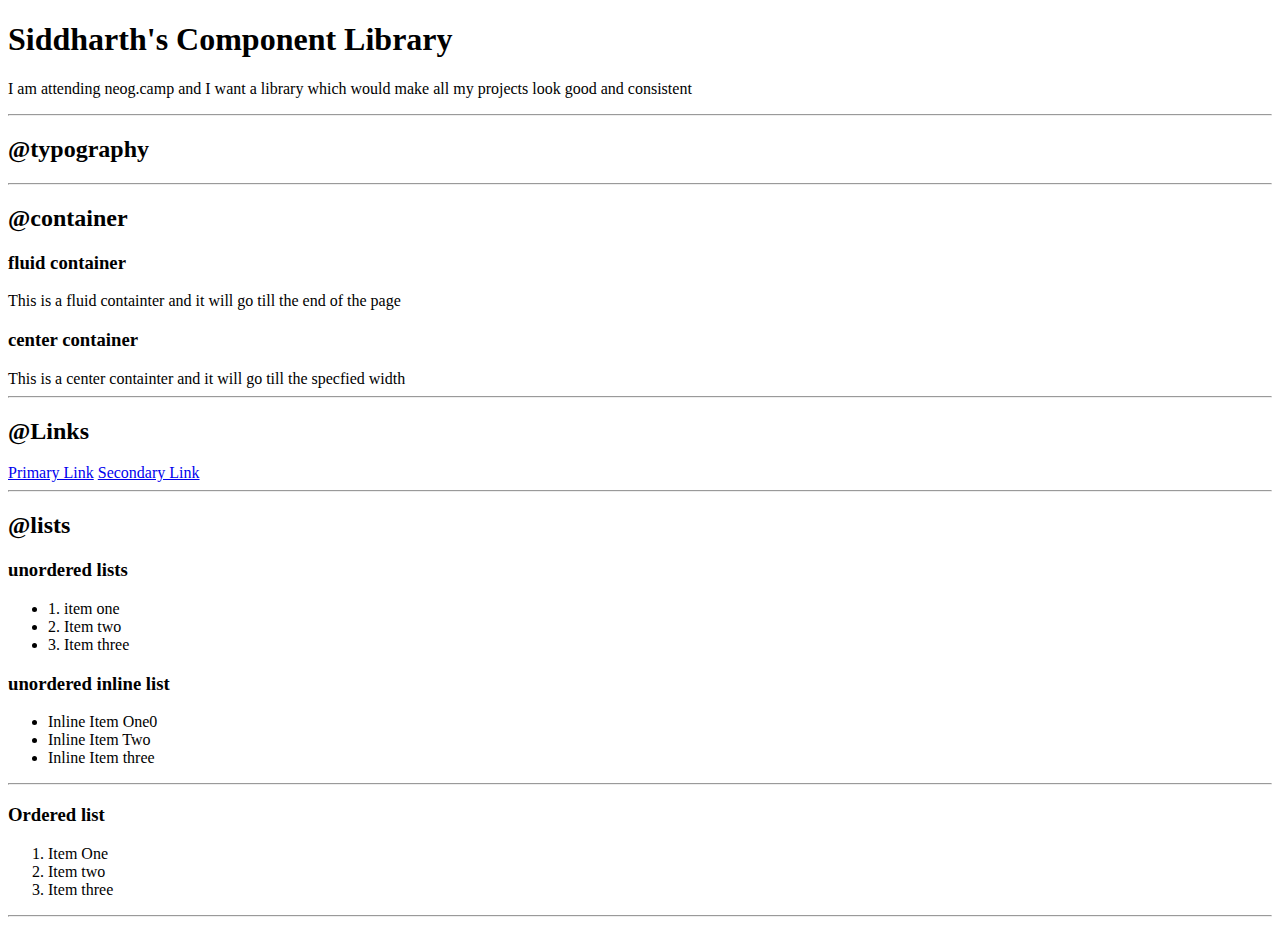
==== index.html @ 7ca55d7d "Lists" ====
<!DOCTYPE html>
<html lang="en">
<head>
    <meta charset="UTF-8">
    <meta name="viewport" content="width=device-width, initial-scale=1.0">
    <title>Component Library</title>
</head>
<body>
    <h1>Siddharth's Component Library</h1>
    <p>I am attending neog.camp and I want a library which would make all my projects look good and consistent</p>

    <hr >


    <h2>@typography</h2>

    <hr>

    <h2>@container</h2>

    

    <h3>fluid container</h3>
    <div>This is a fluid containter and it will go till the end of the page</div>

    <h3>center container</h3>
    <div>This is a center containter and it will go till the specfied width</div>

    <hr>

    <h2>@Links</h2>

    <a href="/">Primary Link</a>
    <a href="/">Secondary Link</a>

    <hr>
    
    <h2>@lists</h2>

    <h3>unordered lists</h3>
    
    <ul>
        <li>1. item one</li>
        <li>2. Item two</li>
        <li>3. Item three</li>
    </ul>

    <h3>unordered inline list</h3>

    <ul>
        <li>Inline Item One0</li>
        <li>Inline Item Two</li>
        <li>Inline Item three</li>
    </ul>
    
    <hr>

    <h3>Ordered list</h3>
    
    <ol>
        <li>Item One</li>
        <li>Item two</li>
        <li>Item three</li>
    </ol>

    <hr>

   


</body>
</html>
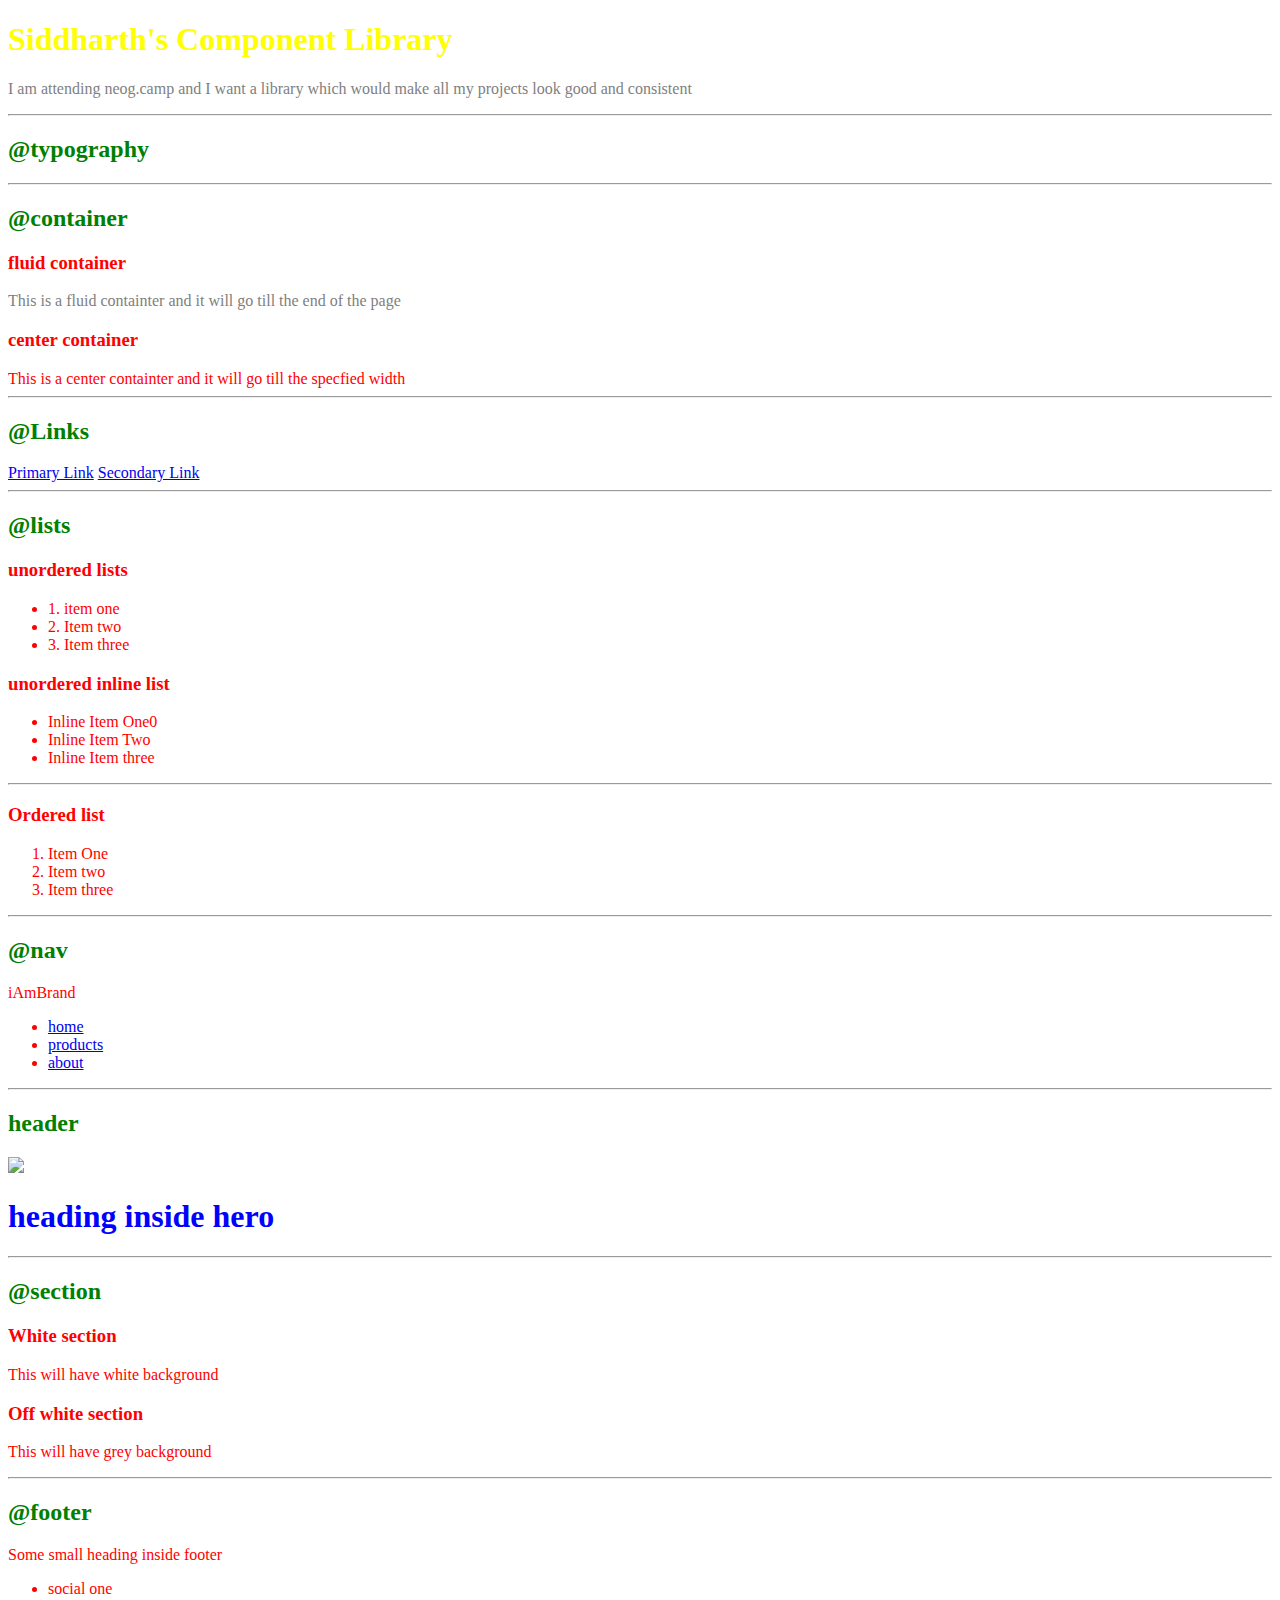
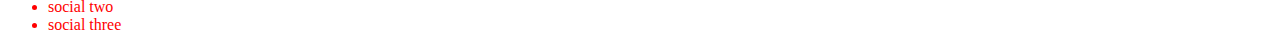
==== commit b5bedd92: "css: import and selector" ====
--- a/index.html
+++ b/index.html
@@ -1,15 +1,20 @@
 <!DOCTYPE html>
 <html lang="en">
+
 <head>
     <meta charset="UTF-8">
     <meta name="viewport" content="width=device-width, initial-scale=1.0">
     <title>Component Library</title>
+
+    <!-- Third way of doing CSS: external link -->
+    <link href="styles.css" rel='stylesheet' />
 </head>
+
 <body>
-    <h1>Siddharth's Component Library</h1>
-    <p>I am attending neog.camp and I want a library which would make all my projects look good and consistent</p>
+    <h1 id="lib-header">Siddharth's Component Library</h1>
+    <p class="para">I am attending neog.camp and I want a library which would make all my projects look good and consistent</p>
 
-    <hr >
+    <hr>
 
 
     <h2>@typography</h2>
@@ -18,10 +23,10 @@
 
     <h2>@container</h2>
 
-    
+
 
     <h3>fluid container</h3>
-    <div>This is a fluid containter and it will go till the end of the page</div>
+    <div class ="para">This is a fluid containter and it will go till the end of the page</div>
 
     <h3>center container</h3>
     <div>This is a center containter and it will go till the specfied width</div>
@@ -34,11 +39,11 @@
     <a href="/">Secondary Link</a>
 
     <hr>
-    
+
     <h2>@lists</h2>
 
     <h3>unordered lists</h3>
-    
+
     <ul>
         <li>1. item one</li>
         <li>2. Item two</li>
@@ -52,11 +57,11 @@
         <li>Inline Item Two</li>
         <li>Inline Item three</li>
     </ul>
-    
+
     <hr>
 
     <h3>Ordered list</h3>
-    
+
     <ol>
         <li>Item One</li>
         <li>Item two</li>
@@ -65,8 +70,59 @@
 
     <hr>
 
-   
+    <h2>@nav</h2>
 
+    <nav>
+        <div>iAmBrand</div>
+        <ul>
+            <li>
+                <a href="/">home</a>
+            </li>
+            <li>
+                <a href="/">products</a>
+            </li>
+            <li>
+                <a href="/">about</a>
+            </li>
+        </ul>
+    </nav>
+
+    <hr>
+
+    <h2>header</h2>
+
+    <header>
+        <img src="/images/programming.svg">
+        <h1>heading inside hero</h1>
+    </header>
+
+    <hr>
+
+    <h2>@section</h2>
+
+    <section>
+        <h3>White section</h3>
+        <p>This will have white background </p>
+    </section>
+
+    <section>
+        <h3>Off white section</h3>
+        <p>This will have grey background</p>
+    </section>
+    
+    <hr>
+
+    <h2>@footer</h2>
+
+    <footer>
+        <div>Some small heading inside footer</div>
+        <ul>
+            <li>social one</li>
+            <li>social two</li>
+            <li>social three</li>
+        </ul>
+    </footer>
 
 </body>
+
 </html>--- a/styles.css
+++ b/styles.css
@@ -0,0 +1,16 @@
+body {
+    color: red;
+}
+
+h1{
+    color: blue;
+}
+h2{
+    color: green;
+}
+#lib-header{
+    color:yellow;
+}
+.para{
+    color: gray;
+}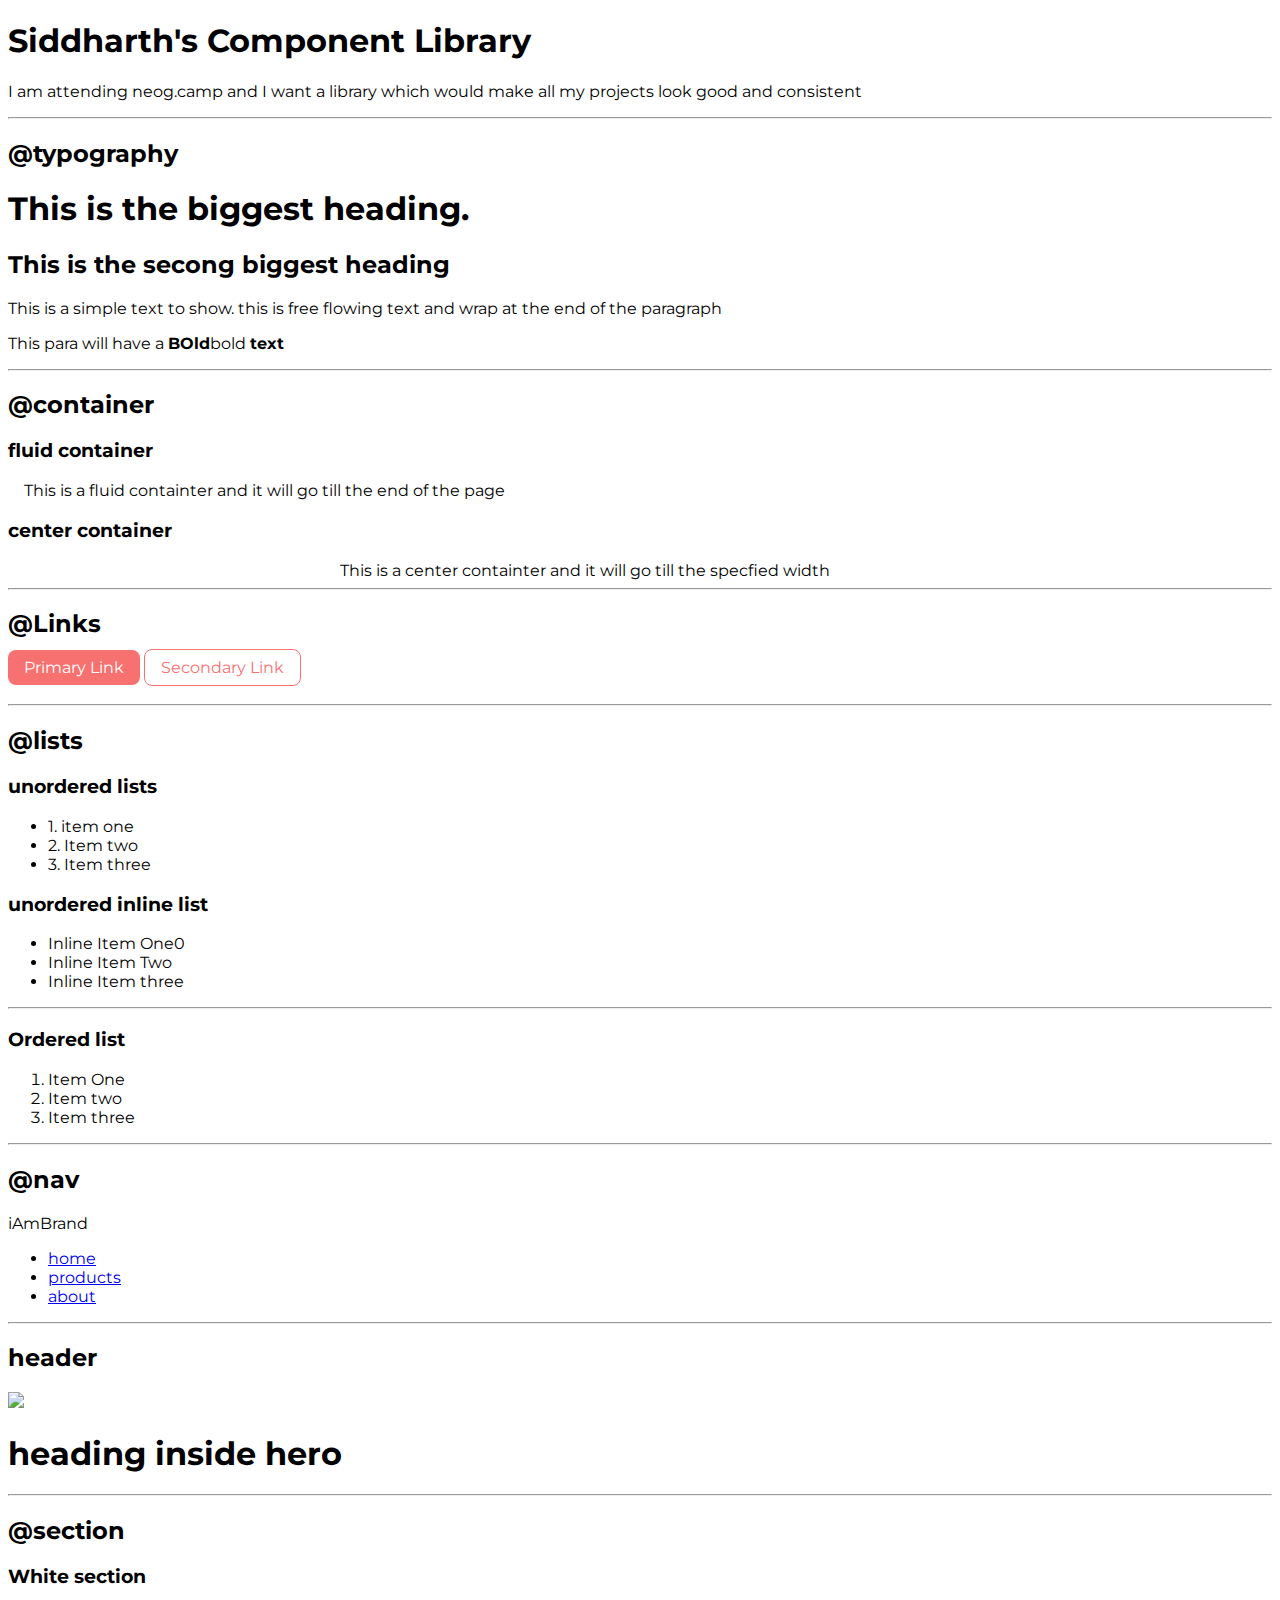
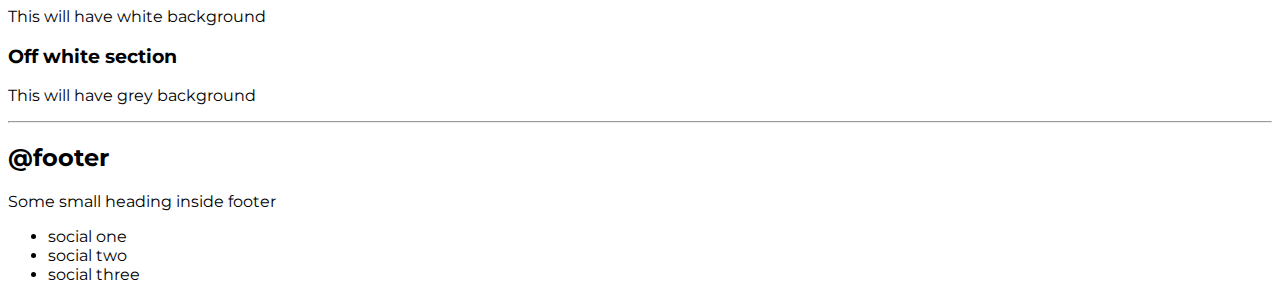
==== commit c1ed70a0: "links" ====
--- a/index.html
+++ b/index.html
@@ -11,32 +11,40 @@
 </head>
 
 <body>
-    <h1 id="lib-header">Siddharth's Component Library</h1>
-    <p class="para">I am attending neog.camp and I want a library which would make all my projects look good and consistent</p>
+    <h1>Siddharth's Component Library</h1>
+    <p>I am attending neog.camp and I want a library which would make all my projects look good and consistent</p>
 
     <hr>
 
 
     <h2>@typography</h2>
 
+    <h1>This is the biggest heading. </h1>
+
+    <h2>This is the secong biggest heading </h2>
+
+    <p>This is a simple text to show. this is free flowing text and wrap at the end of the paragraph</p>
+
+    <p>This para will have a <b>BOld</b>bold <strong>text</strong></p>
     <hr>
 
     <h2>@container</h2>
 
 
-
     <h3>fluid container</h3>
-    <div class ="para">This is a fluid containter and it will go till the end of the page</div>
+    <div class ="container container-fluid">This is a fluid containter and it will go till the end of the page</div>
 
     <h3>center container</h3>
-    <div>This is a center containter and it will go till the specfied width</div>
+    <div class="container container-center">This is a center containter and it will go till the specfied width</div>
 
     <hr>
 
     <h2>@Links</h2>
 
-    <a href="/">Primary Link</a>
-    <a href="/">Secondary Link</a>
+    <a href="/" class="link link-primary">Primary Link</a>
+    <a href="/" class="link link-secondary">Secondary Link</a>
+
+    <br><br>
 
     <hr>
 
--- a/styles.css
+++ b/styles.css
@@ -1,16 +1,42 @@
-body {
-    color: red;
+@import url('https://fonts.googleapis.com/css2?family=Montserrat:wght@500;700&display=swap');
+
+:root {
+    --primary-color: #F87171;
+
 }
 
-h1{
-    color: blue;
+body{
+    font-family: 'Montserrat', sans-serif;
 }
-h2{
-    color: green;
+
+/* container */
+.container {
+    padding: 0rem 1rem;
+
 }
-#lib-header{
-    color:yellow;
+
+.container-center{
+    max-width: 600px;
+    margin: auto;
 }
-.para{
-    color: gray;
-}+
+/** links **/
+
+.link {
+    text-decoration: none;
+    padding: 0.5rem 1rem;
+}
+
+.link-primary{
+    background-color: var(--primary-color);
+    border-radius: 0.5rem;
+    color: white;
+}
+
+.link-secondary{
+    color: var(--primary-color);
+    border-radius: 0.5rem;
+    border: 1px solid var(--primary-color);
+}
+
+
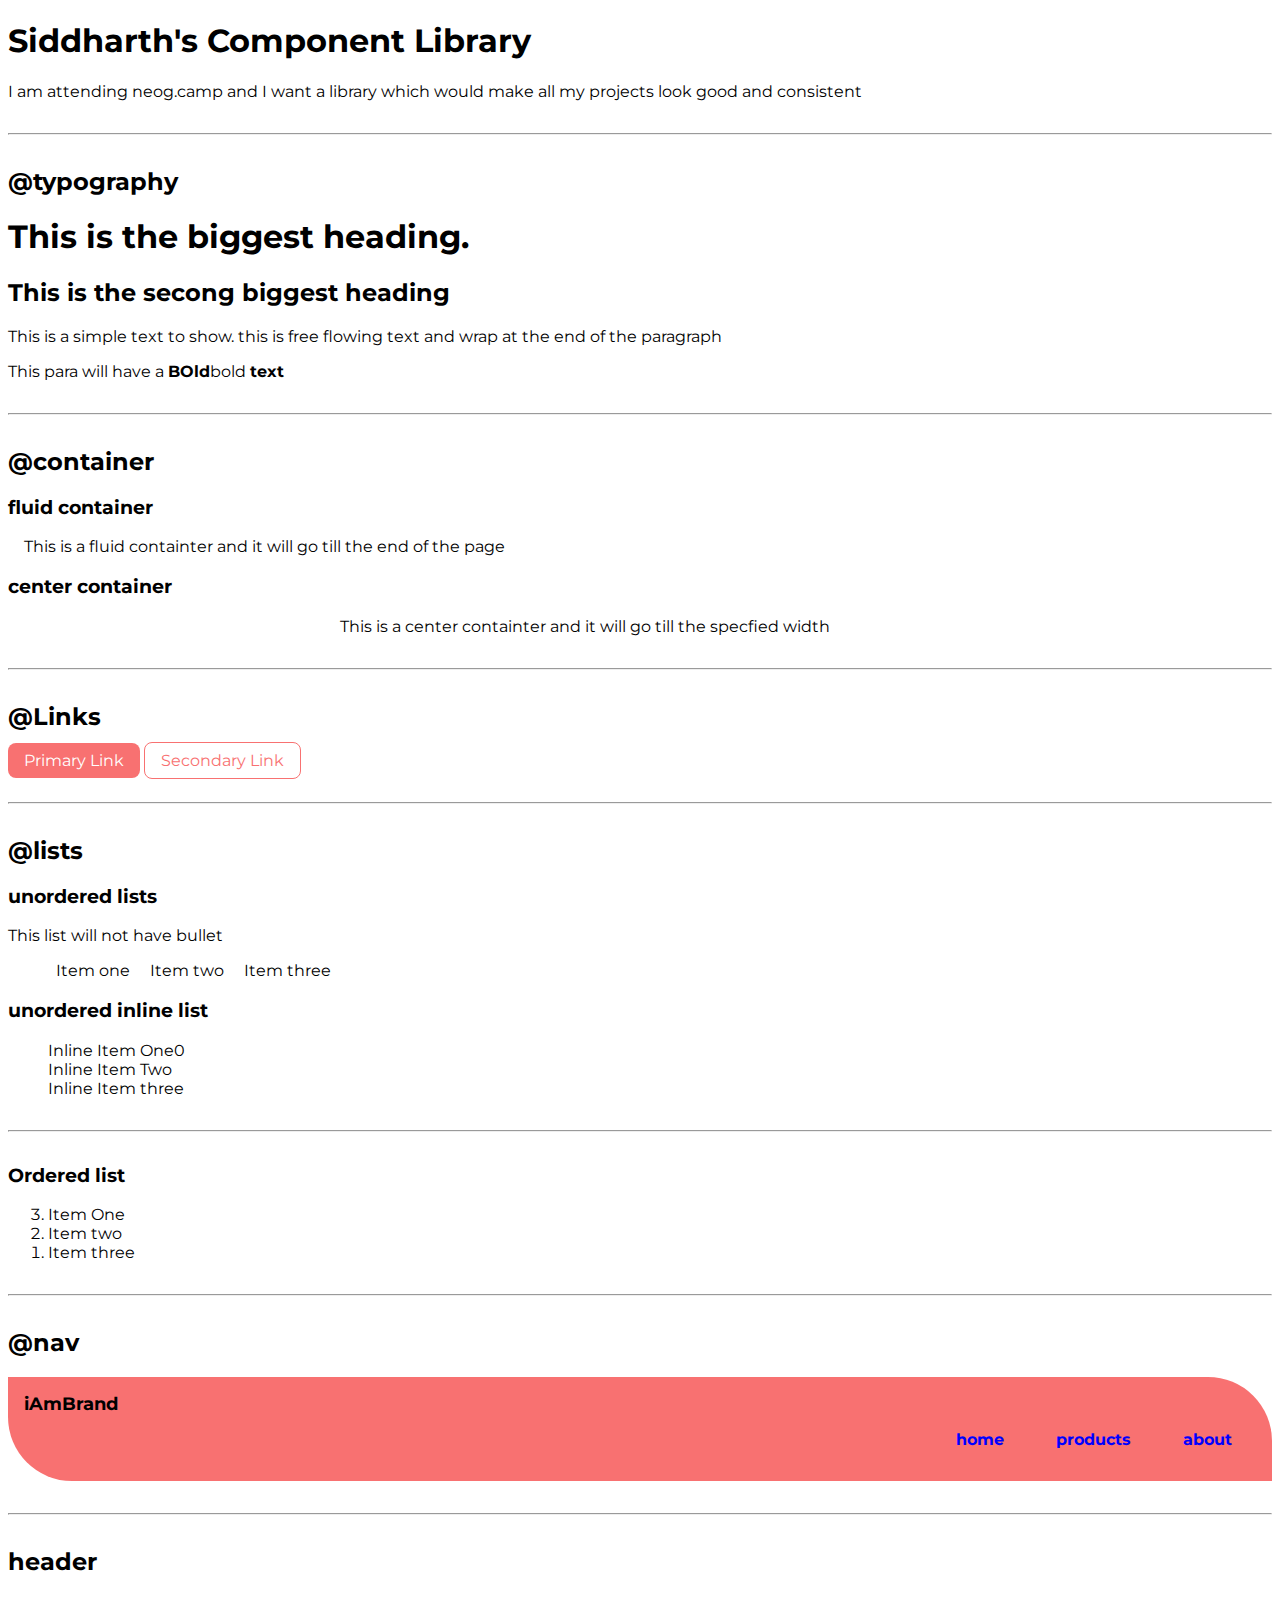
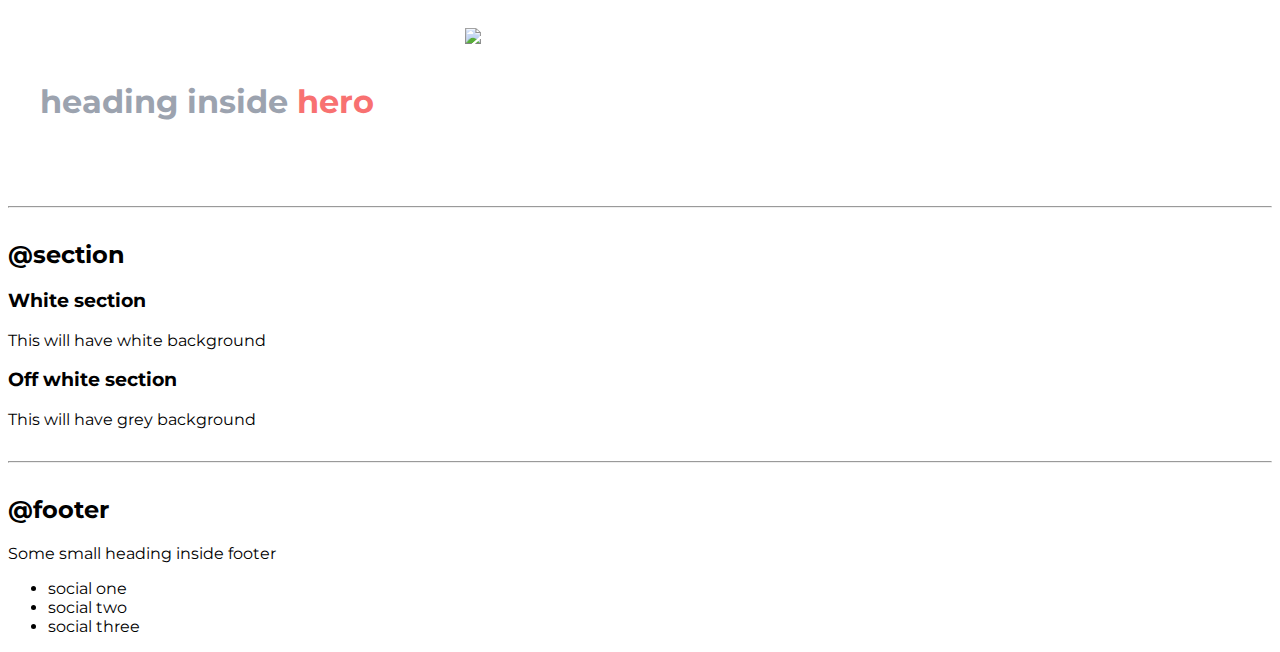
==== commit 6768b1b8: "header" ====
--- a/index.html
+++ b/index.html
@@ -4,6 +4,10 @@
 <head>
     <meta charset="UTF-8">
     <meta name="viewport" content="width=device-width, initial-scale=1.0">
+
+    <!-- favicon using link tag -->
+    <link rel="image" type="favicon" src="/images/programming.svg">
+
     <title>Component Library</title>
 
     <!-- Third way of doing CSS: external link -->
@@ -44,7 +48,7 @@
     <a href="/" class="link link-primary">Primary Link</a>
     <a href="/" class="link link-secondary">Secondary Link</a>
 
-    <br><br>
+    <br>
 
     <hr>
 
@@ -52,15 +56,17 @@
 
     <h3>unordered lists</h3>
 
-    <ul>
-        <li>1. item one</li>
-        <li>2. Item two</li>
-        <li>3. Item three</li>
+    <p>This list will not have bullet</p>
+
+    <ul class="list-non-bullet">
+        <li class="list-item-inline">Item one</li>
+        <li class="list-item-inline">Item two</li>
+        <li class="list-item-inline">Item three</li>
     </ul>
 
     <h3>unordered inline list</h3>
 
-    <ul>
+    <ul class="list-non-bullet">
         <li>Inline Item One0</li>
         <li>Inline Item Two</li>
         <li>Inline Item three</li>
@@ -70,7 +76,7 @@
 
     <h3>Ordered list</h3>
 
-    <ol>
+    <ol reversed>
         <li>Item One</li>
         <li>Item two</li>
         <li>Item three</li>
@@ -80,17 +86,17 @@
 
     <h2>@nav</h2>
 
-    <nav>
-        <div>iAmBrand</div>
-        <ul>
-            <li>
-                <a href="/">home</a>
+    <nav class="navigation">
+        <div class="nav-brand">iAmBrand</div>
+        <ul class="list-non-bullet nav-pills">
+            <li class="list-item-inline">
+                <a class="link link-active"  href="/">home</a>
             </li>
-            <li>
-                <a href="/">products</a>
+            <li class="list-item-inline">
+                <a class="link link-active" href="/">products</a>
             </li>
-            <li>
-                <a href="/">about</a>
+            <li class="list-item-inline">
+                <a class="link link-active" href="/">about</a>
             </li>
         </ul>
     </nav>
@@ -99,9 +105,9 @@
 
     <h2>header</h2>
 
-    <header>
-        <img src="/images/programming.svg">
-        <h1>heading inside hero</h1>
+    <header class="hero">
+        <img class="hero-image" src="/images/programming.svg">
+        <h1 class="hero-heading">heading inside <span style="color: var(--primary-color)">hero</span></h1>
     </header>
 
     <hr>
--- a/styles.css
+++ b/styles.css
@@ -2,11 +2,15 @@
 
 :root {
     --primary-color: #F87171;
-
+    --dark-grey: #9CA3AF;
 }
 
 body{
     font-family: 'Montserrat', sans-serif;
+}
+
+hr{
+    margin: 2rem 0rem;
 }
 
 /* container */
@@ -39,4 +43,63 @@
     border: 1px solid var(--primary-color);
 }
 
+/* Lists */
+.list-non-bullet {
+    list-style: none;
+}
 
+.list-item-inline{
+    display: inline;
+    padding: 0rem 0.5rem;
+}
+
+/* nav  */
+.navigation {
+    background-color: var(--primary-color);
+    border-bottom-left-radius: 4rem;
+    border-top-right-radius: 4rem;
+    padding:1rem 1rem;
+}
+
+.navigation .nav-brand {
+    font-weight: bold;
+    font-size: 1.1rem;
+}
+
+.navigation .link {
+    color:white;
+   
+}
+
+.nav-pills {
+    text-align: right;
+}
+
+.navigation .link-active {
+    font-weight: bold;
+    color:blue;
+}
+
+/* header */
+
+.hero{
+    padding:2rem;
+}
+
+.hero .hero-image {
+    max-width: 350px;
+    display: block; 
+    margin: auto;
+}
+
+.hero .hero-heading{
+    padding-top:1rem;
+    color: var(--dark-grey);
+}
+
+
+
+
+
+
+
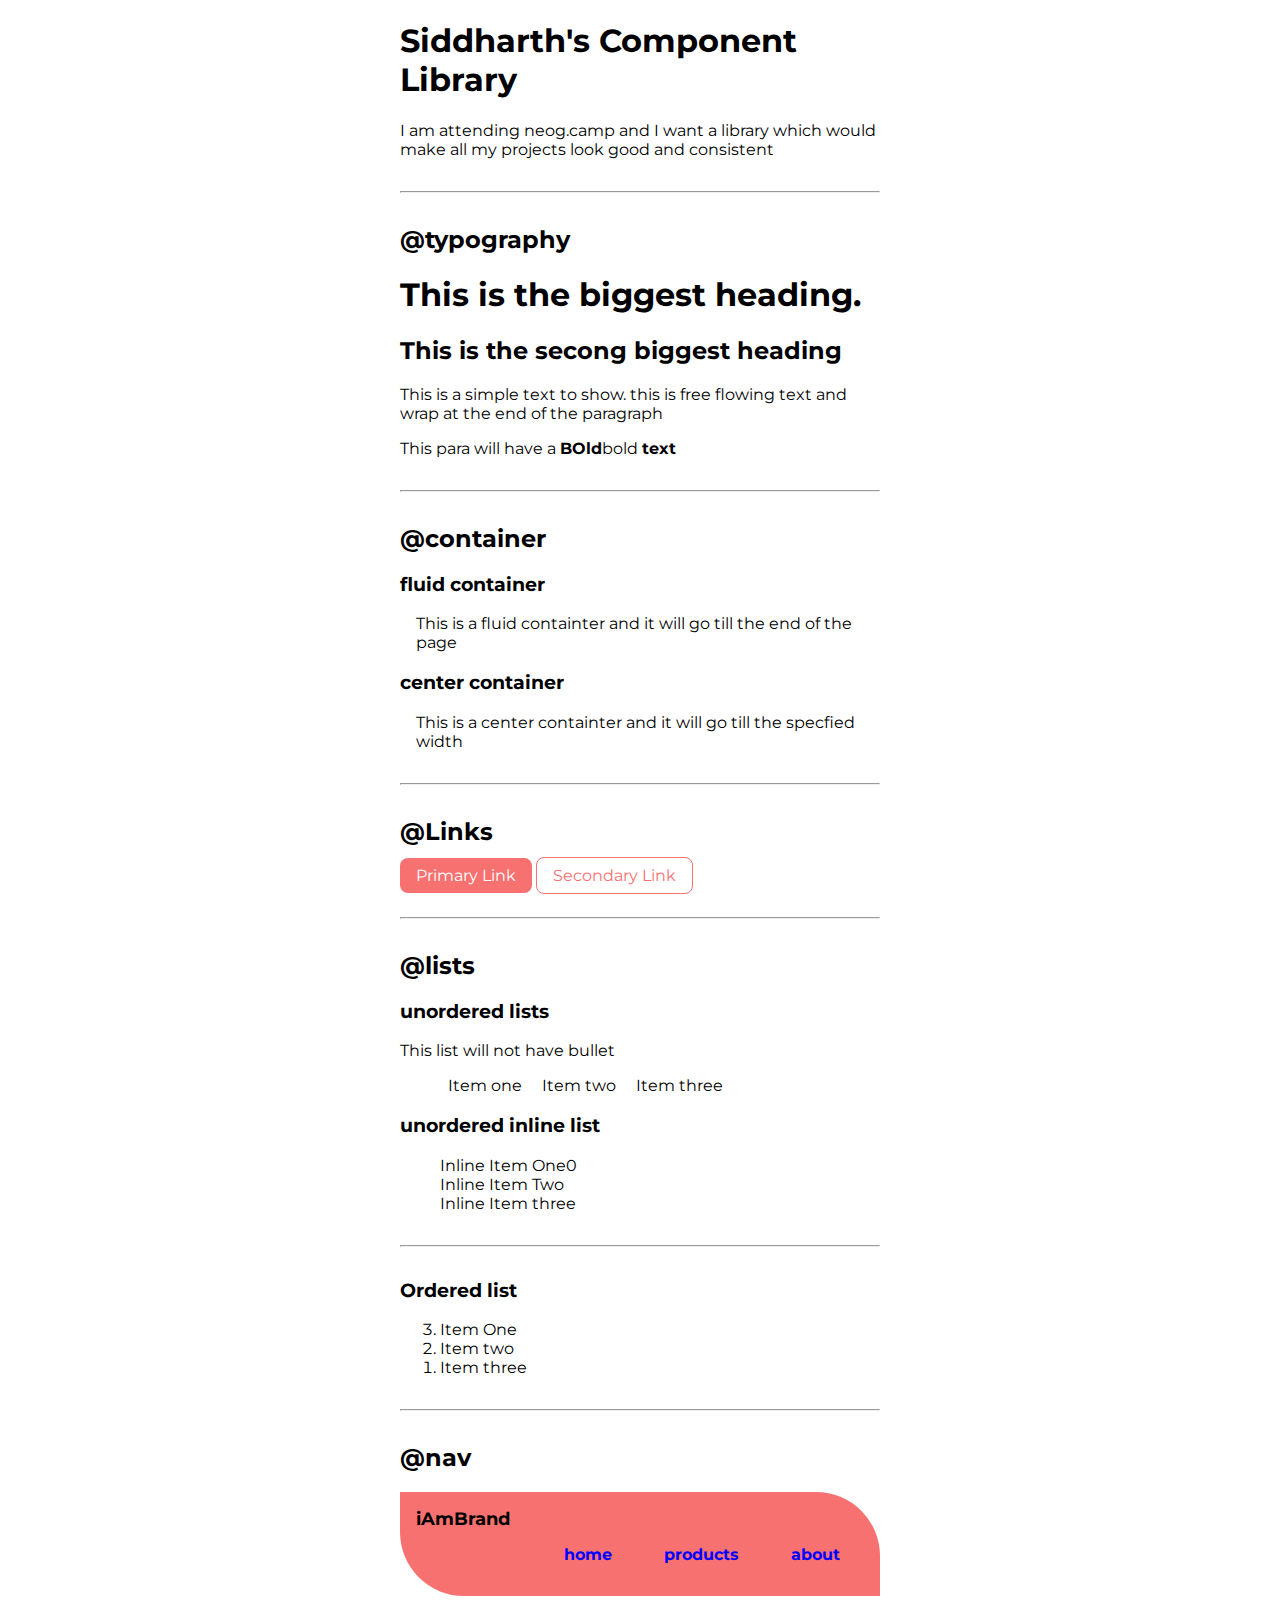
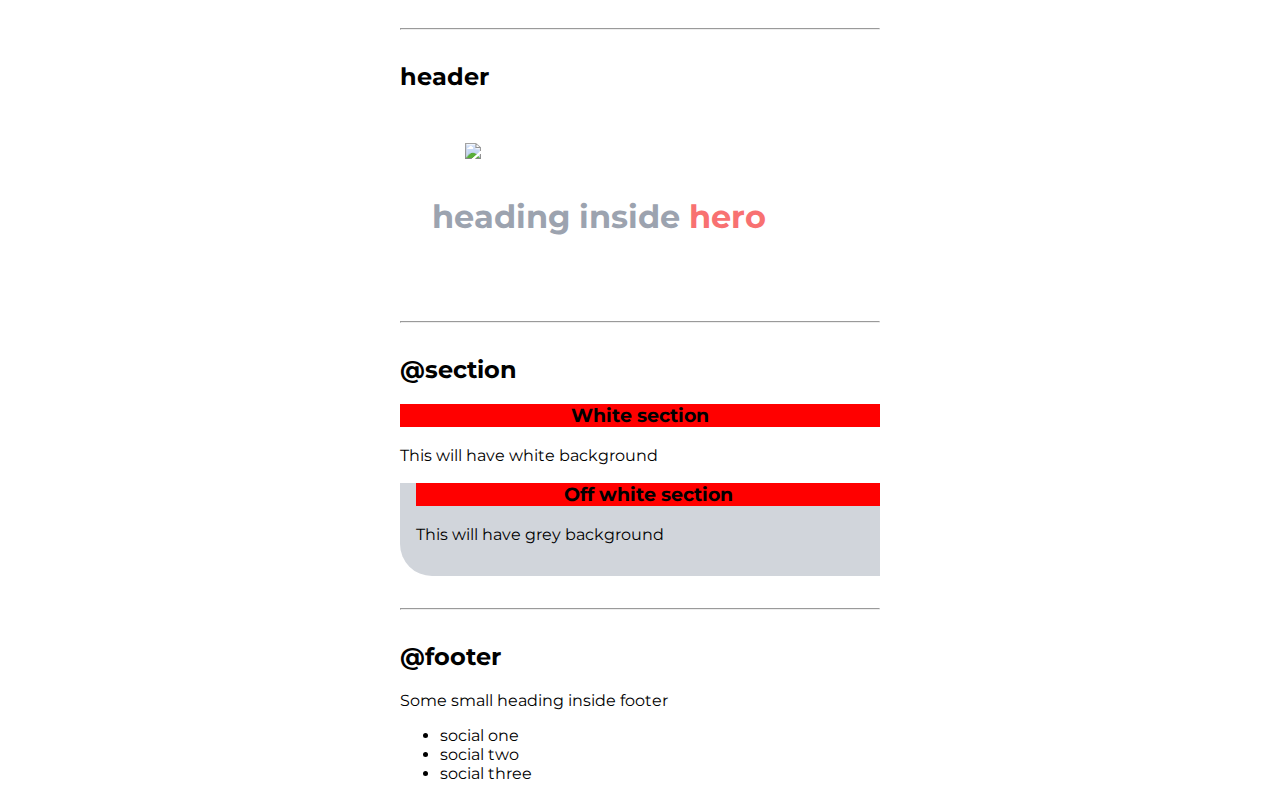
==== commit 4ec06c8c: "section" ====
--- a/index.html
+++ b/index.html
@@ -114,12 +114,12 @@
 
     <h2>@section</h2>
 
-    <section>
+    <section class="section">
         <h3>White section</h3>
         <p>This will have white background </p>
     </section>
 
-    <section>
+    <section class="section section-ow">
         <h3>Off white section</h3>
         <p>This will have grey background</p>
     </section>
--- a/styles.css
+++ b/styles.css
@@ -3,10 +3,13 @@
 :root {
     --primary-color: #F87171;
     --dark-grey: #9CA3AF;
+    --light-gray: #D1D5DB;
 }
 
 body{
     font-family: 'Montserrat', sans-serif;
+    margin:0px;
+    padding:0rem 25rem;
 }
 
 hr{
@@ -98,8 +101,22 @@
 }
 
 
+/* section */
+.section h3{
+    text-align:center;
+    background: red;
+}
+
+.section-ow {
+    background: var(--light-gray);
+    border-bottom-left-radius: 2rem;
+    padding: 0rem 0rem 1rem 1rem;
+}
 
 
 
 
 
+
+
+
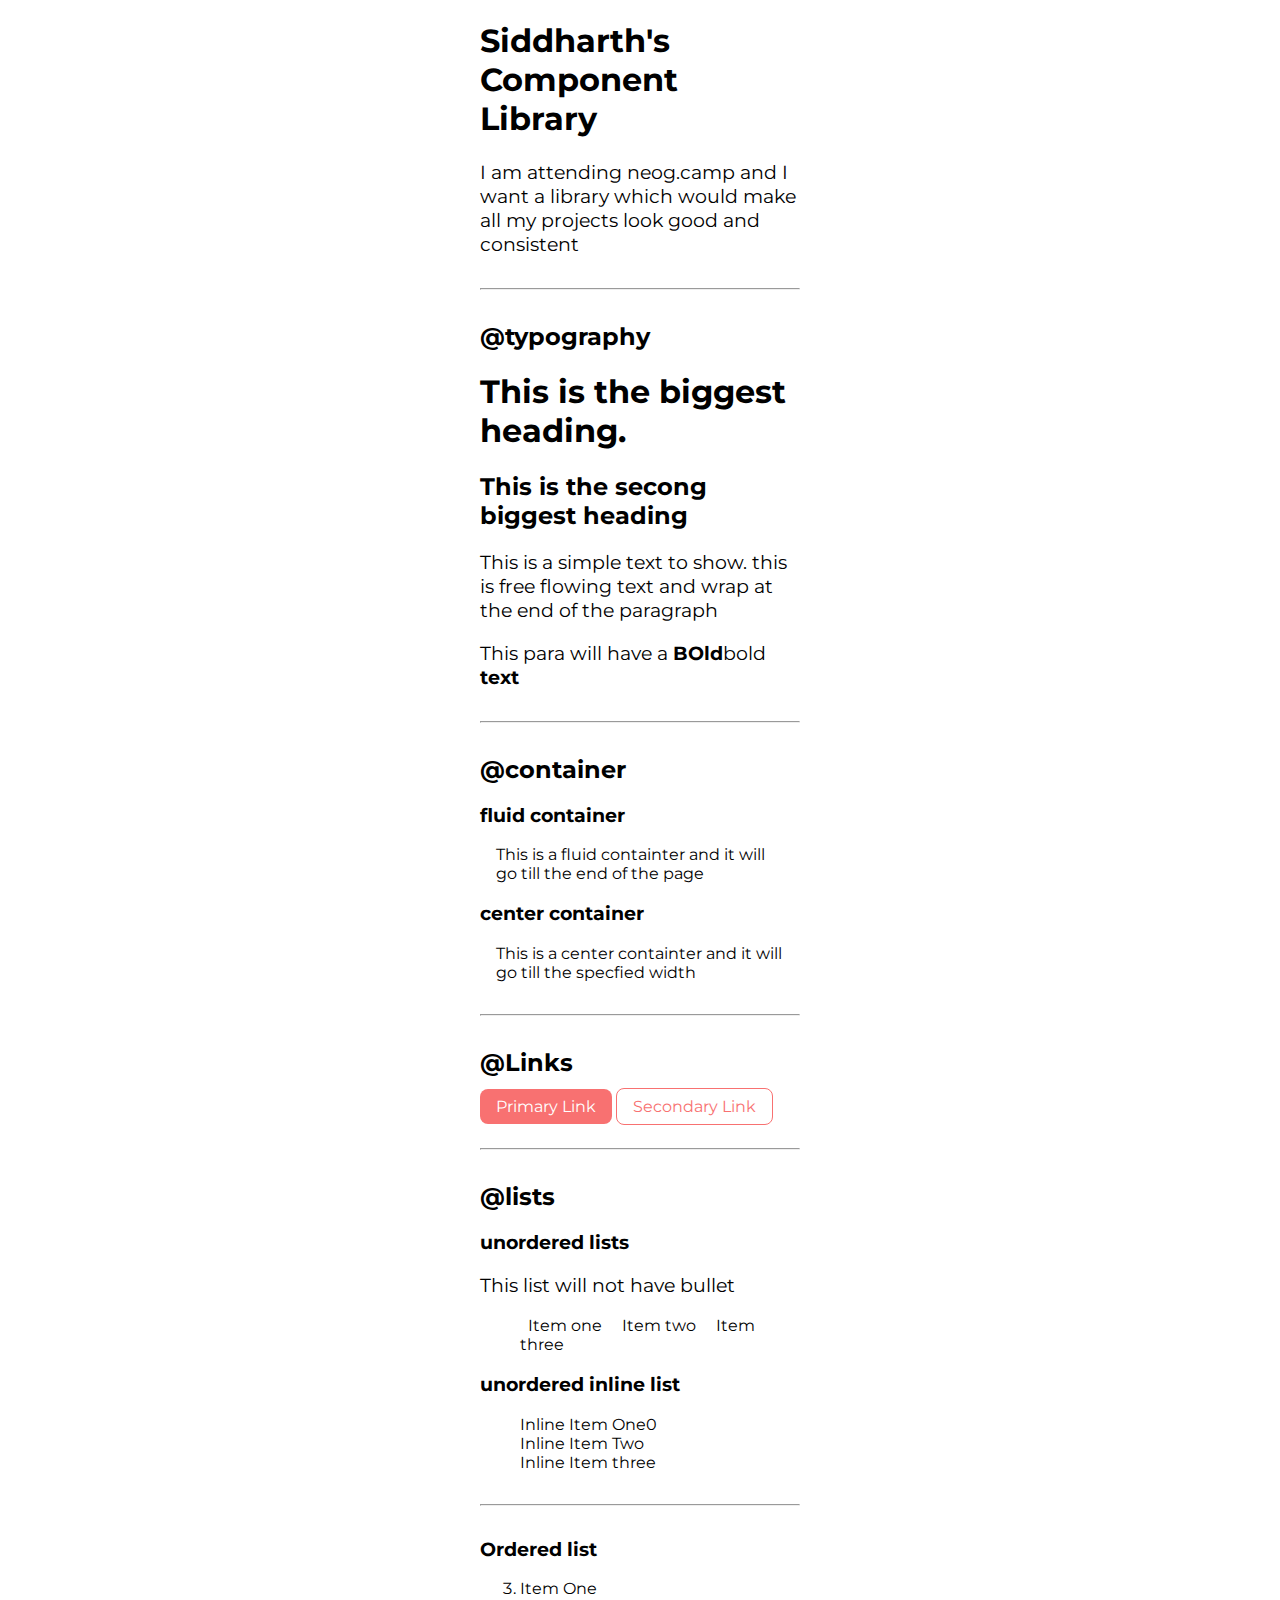
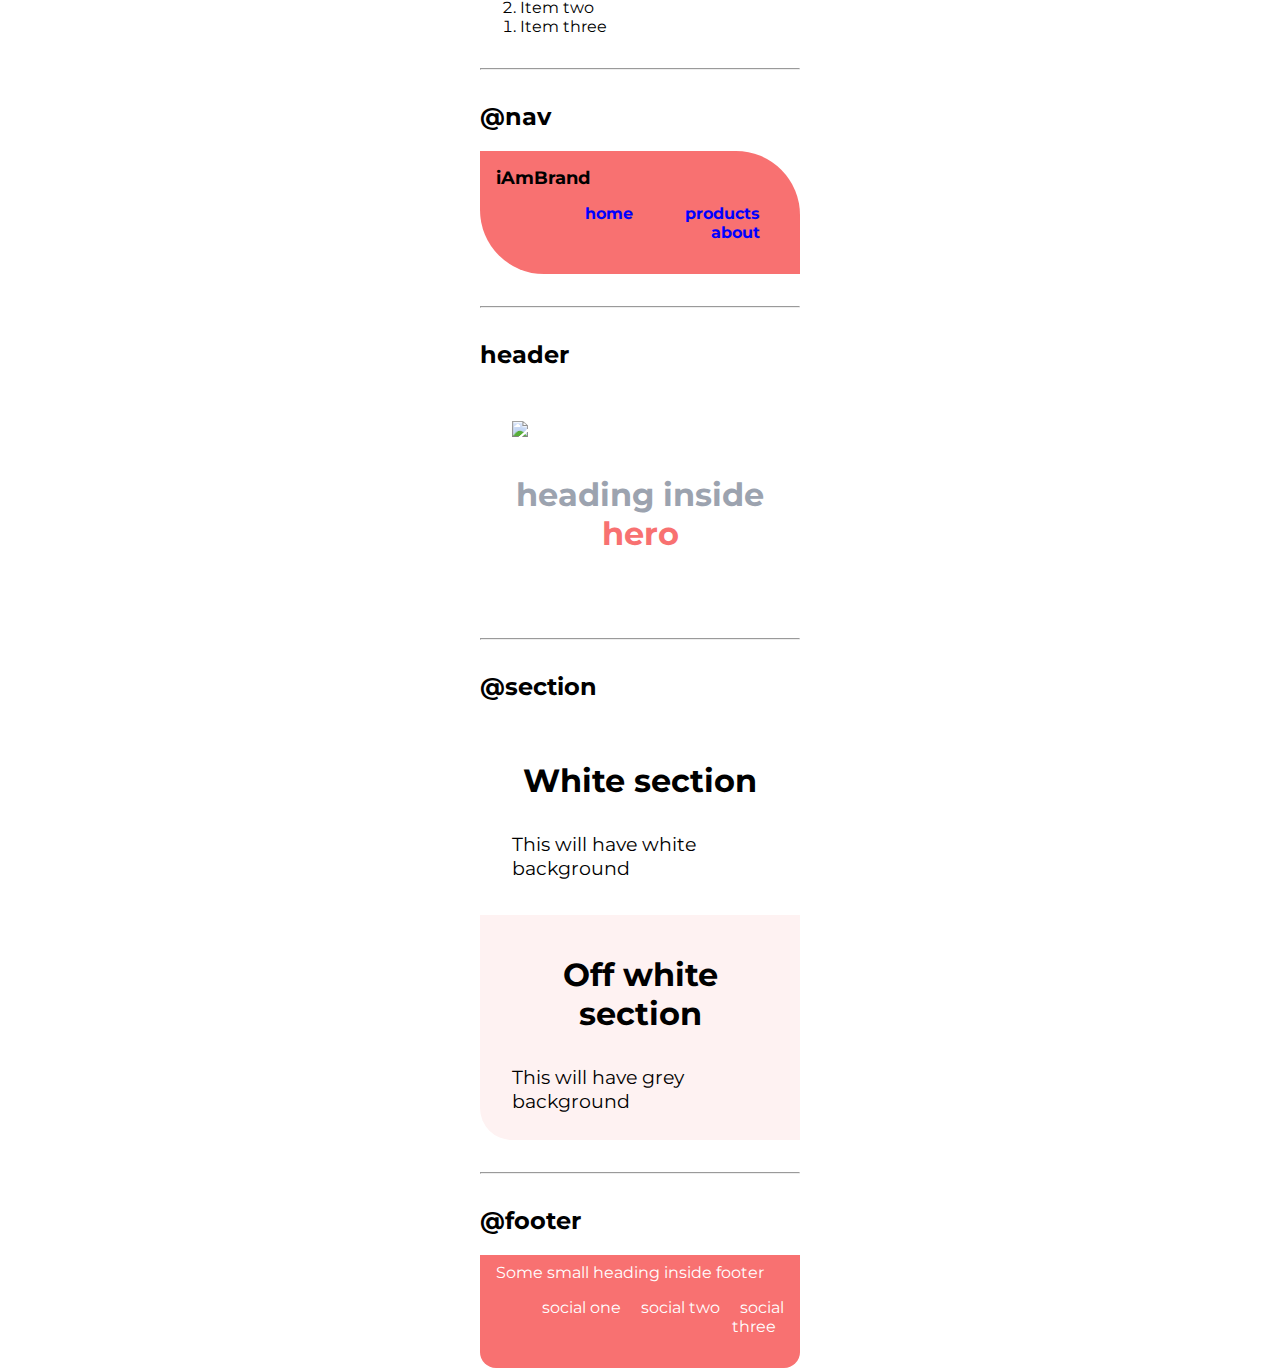
==== commit 17b317f0: "home page-myPortfolio" ====
--- a/index.html
+++ b/index.html
@@ -128,12 +128,12 @@
 
     <h2>@footer</h2>
 
-    <footer>
+    <footer class="footer">
         <div>Some small heading inside footer</div>
-        <ul>
-            <li>social one</li>
-            <li>social two</li>
-            <li>social three</li>
+        <ul class="footer-ul">
+            <li class="list-non-bullet list-item-inline">social one</li>
+            <li class="list-non-bullet list-item-inline">social two</li>
+            <li class="list-non-bullet list-item-inline">social three</li>
         </ul>
     </footer>
 
--- a/styles.css
+++ b/styles.css
@@ -1,15 +1,15 @@
-@import url('https://fonts.googleapis.com/css2?family=Montserrat:wght@500;700&display=swap');
+@import url('https://fonts.googleapis.com/css2?family=Montserrat:wght@400;900&display=swap');
 
 :root {
     --primary-color: #F87171;
     --dark-grey: #9CA3AF;
-    --light-gray: #D1D5DB;
+    --light-gray: #FEF2F2;
 }
 
 body{
     font-family: 'Montserrat', sans-serif;
-    margin:0px;
-    padding:0rem 25rem;
+    margin: 0rem 30rem;
+    
 }
 
 hr{
@@ -87,6 +87,7 @@
 
 .hero{
     padding:2rem;
+    border-radius:50px;
 }
 
 .hero .hero-image {
@@ -98,25 +99,44 @@
 .hero .hero-heading{
     padding-top:1rem;
     color: var(--dark-grey);
+    text-align: center;
 }
 
 
 /* section */
+.section{
+    padding: 0.5rem 2rem 1rem 2rem;
+}
 .section h3{
     text-align:center;
-    background: red;
+    font-size: 2rem;
+}
+
+p{
+    font-size:1.2rem;
 }
 
 .section-ow {
     background: var(--light-gray);
     border-bottom-left-radius: 2rem;
-    padding: 0rem 0rem 1rem 1rem;
+    padding: 0.5rem 2rem;
 }
 
+.footer{
+    background-color: var(--primary-color);
+    text-align:left;
+    padding-inline-start: 0px;
+    padding:0.5rem 1rem 1rem 1rem;
+    color:white;
+    border-bottom-left-radius:1rem;
+    border-bottom-right-radius:1rem;
+}
 
+.footer .footer-ul{
+    padding-inline-start: 0px;
+    text-align: right;
+}
 
-
-
-
-
-
+.footer-end{
+    
+}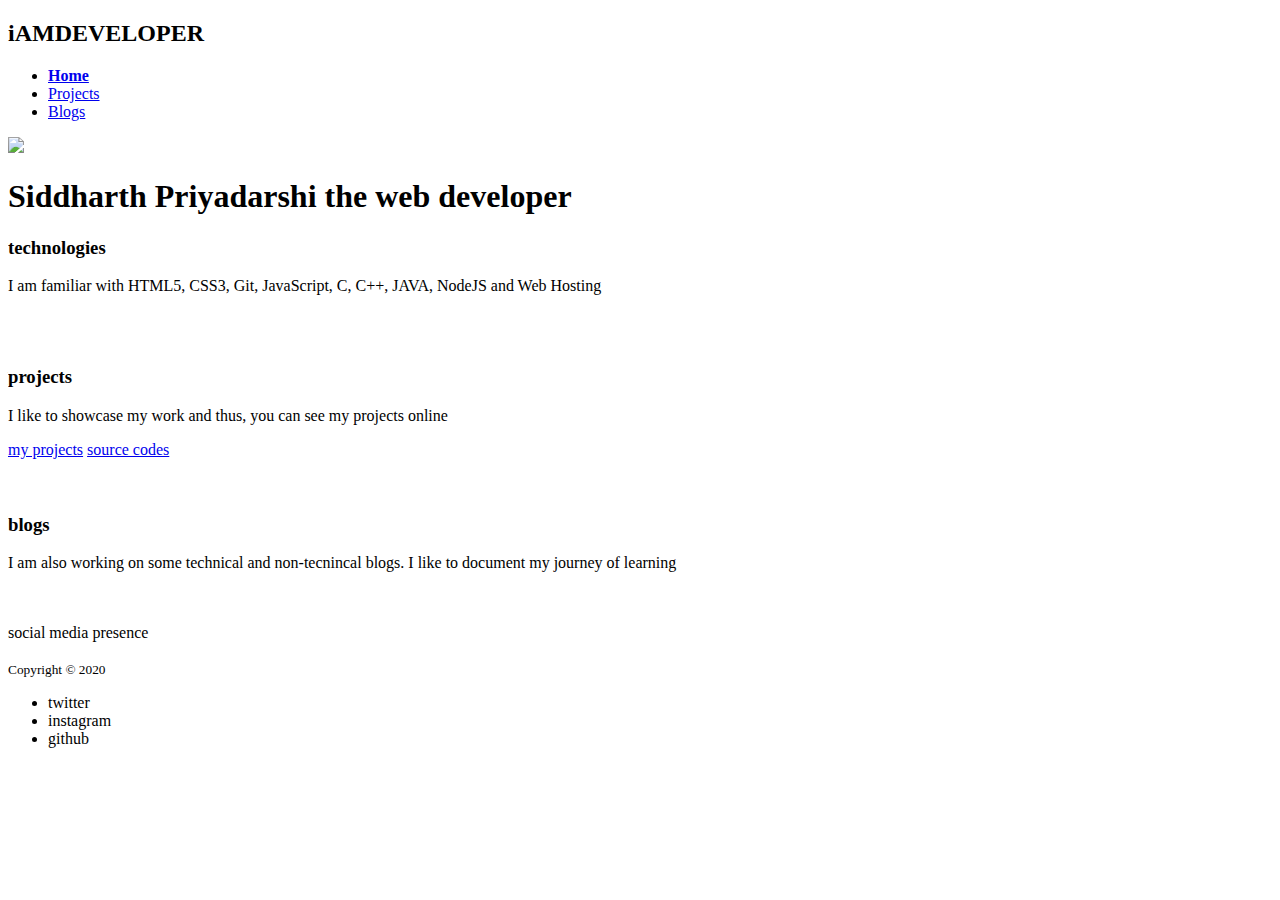
==== commit 2b79d4d0: "rename main to index" ====
--- a/index.html
+++ b/index.html
@@ -1,139 +1,65 @@
+<!-- this document contains the source code of the main portfolio  -->
+
 <!DOCTYPE html>
 <html lang="en">
 
 <head>
     <meta charset="UTF-8">
     <meta name="viewport" content="width=device-width, initial-scale=1.0">
-
-    <!-- favicon using link tag -->
-    <link rel="image" type="favicon" src="/images/programming.svg">
-
-    <title>Component Library</title>
-
-    <!-- Third way of doing CSS: external link -->
-    <link href="styles.css" rel='stylesheet' />
+    <link href="/styles.css" rel='stylesheet' >
+    <title>Siddharth Priyadarshi</title>
 </head>
 
 <body>
-    <h1>Siddharth's Component Library</h1>
-    <p>I am attending neog.camp and I want a library which would make all my projects look good and consistent</p>
 
-    <hr>
-
-
-    <h2>@typography</h2>
-
-    <h1>This is the biggest heading. </h1>
-
-    <h2>This is the secong biggest heading </h2>
-
-    <p>This is a simple text to show. this is free flowing text and wrap at the end of the paragraph</p>
-
-    <p>This para will have a <b>BOld</b>bold <strong>text</strong></p>
-    <hr>
-
-    <h2>@container</h2>
-
-
-    <h3>fluid container</h3>
-    <div class ="container container-fluid">This is a fluid containter and it will go till the end of the page</div>
-
-    <h3>center container</h3>
-    <div class="container container-center">This is a center containter and it will go till the specfied width</div>
-
-    <hr>
-
-    <h2>@Links</h2>
-
-    <a href="/" class="link link-primary">Primary Link</a>
-    <a href="/" class="link link-secondary">Secondary Link</a>
-
-    <br>
-
-    <hr>
-
-    <h2>@lists</h2>
-
-    <h3>unordered lists</h3>
-
-    <p>This list will not have bullet</p>
-
-    <ul class="list-non-bullet">
-        <li class="list-item-inline">Item one</li>
-        <li class="list-item-inline">Item two</li>
-        <li class="list-item-inline">Item three</li>
-    </ul>
-
-    <h3>unordered inline list</h3>
-
-    <ul class="list-non-bullet">
-        <li>Inline Item One0</li>
-        <li>Inline Item Two</li>
-        <li>Inline Item three</li>
-    </ul>
-
-    <hr>
-
-    <h3>Ordered list</h3>
-
-    <ol reversed>
-        <li>Item One</li>
-        <li>Item two</li>
-        <li>Item three</li>
-    </ol>
-
-    <hr>
-
-    <h2>@nav</h2>
-
-    <nav class="navigation">
-        <div class="nav-brand">iAmBrand</div>
-        <ul class="list-non-bullet nav-pills">
-            <li class="list-item-inline">
-                <a class="link link-active"  href="/">home</a>
-            </li>
-            <li class="list-item-inline">
-                <a class="link link-active" href="/">products</a>
-            </li>
-            <li class="list-item-inline">
-                <a class="link link-active" href="/">about</a>
-            </li>
+    <footer class="footer">
+        <h2>iAMDEVELOPER</h2>
+        <ul class="footer-ul">
+            <li class="list-non-bullet list-item-inline"><span style="font-weight:bolder"> <a href="main.html" >Home</a></span></li>
+            <li class="list-non-bullet list-item-inline"><a href="myPortfolio-projects.html" >Projects</a</li>
+            <li class="list-non-bullet list-item-inline"><a href="myPortfolio-blogs.html">Blogs</a></li>
         </ul>
-    </nav>
-
-    <hr>
-
-    <h2>header</h2>
+    </footer>
 
     <header class="hero">
         <img class="hero-image" src="/images/programming.svg">
-        <h1 class="hero-heading">heading inside <span style="color: var(--primary-color)">hero</span></h1>
+        <h1 class="hero-heading">Siddharth Priyadarshi the 
+            <span style="color: var(--primary-color)">web
+                developer
+            </span>
+        </h1>
     </header>
 
-    <hr>
+    <section class="section section-ow">
+        <h3>technologies</h3>
+        <p>I am familiar with HTML5, CSS3, Git, JavaScript, C, C++, JAVA, NodeJS and Web Hosting</p>
+    </section>
 
-    <h2>@section</h2>
+    <br>
+    <br>
 
     <section class="section">
-        <h3>White section</h3>
-        <p>This will have white background </p>
+        <h3>projects</h3>
+        <p>I like to showcase my work and thus, you can see my projects online </p>
+        <a href="/" class="link link-primary">my projects</a>
+        <a href="/" class="link link-secondary">source codes</a>
     </section>
 
+    <br><br>
+
     <section class="section section-ow">
-        <h3>Off white section</h3>
-        <p>This will have grey background</p>
+        <h3>blogs</h3>
+        <p>I am also working on some technical and non-tecnincal blogs. I like to document my journey of learning</p>
     </section>
-    
-    <hr>
 
-    <h2>@footer</h2>
+    <br><br>
 
     <footer class="footer">
-        <div>Some small heading inside footer</div>
+        <div>social media presence<br><br><small>Copyright © 2020</small></div>
         <ul class="footer-ul">
-            <li class="list-non-bullet list-item-inline">social one</li>
-            <li class="list-non-bullet list-item-inline">social two</li>
-            <li class="list-non-bullet list-item-inline">social three</li>
+            <li class="list-non-bullet list-item-inline">twitter</li>
+            <li class="list-non-bullet list-item-inline">instagram</li>
+            <li class="list-non-bullet list-item-inline">github</li>
         </ul>
     </footer>
 
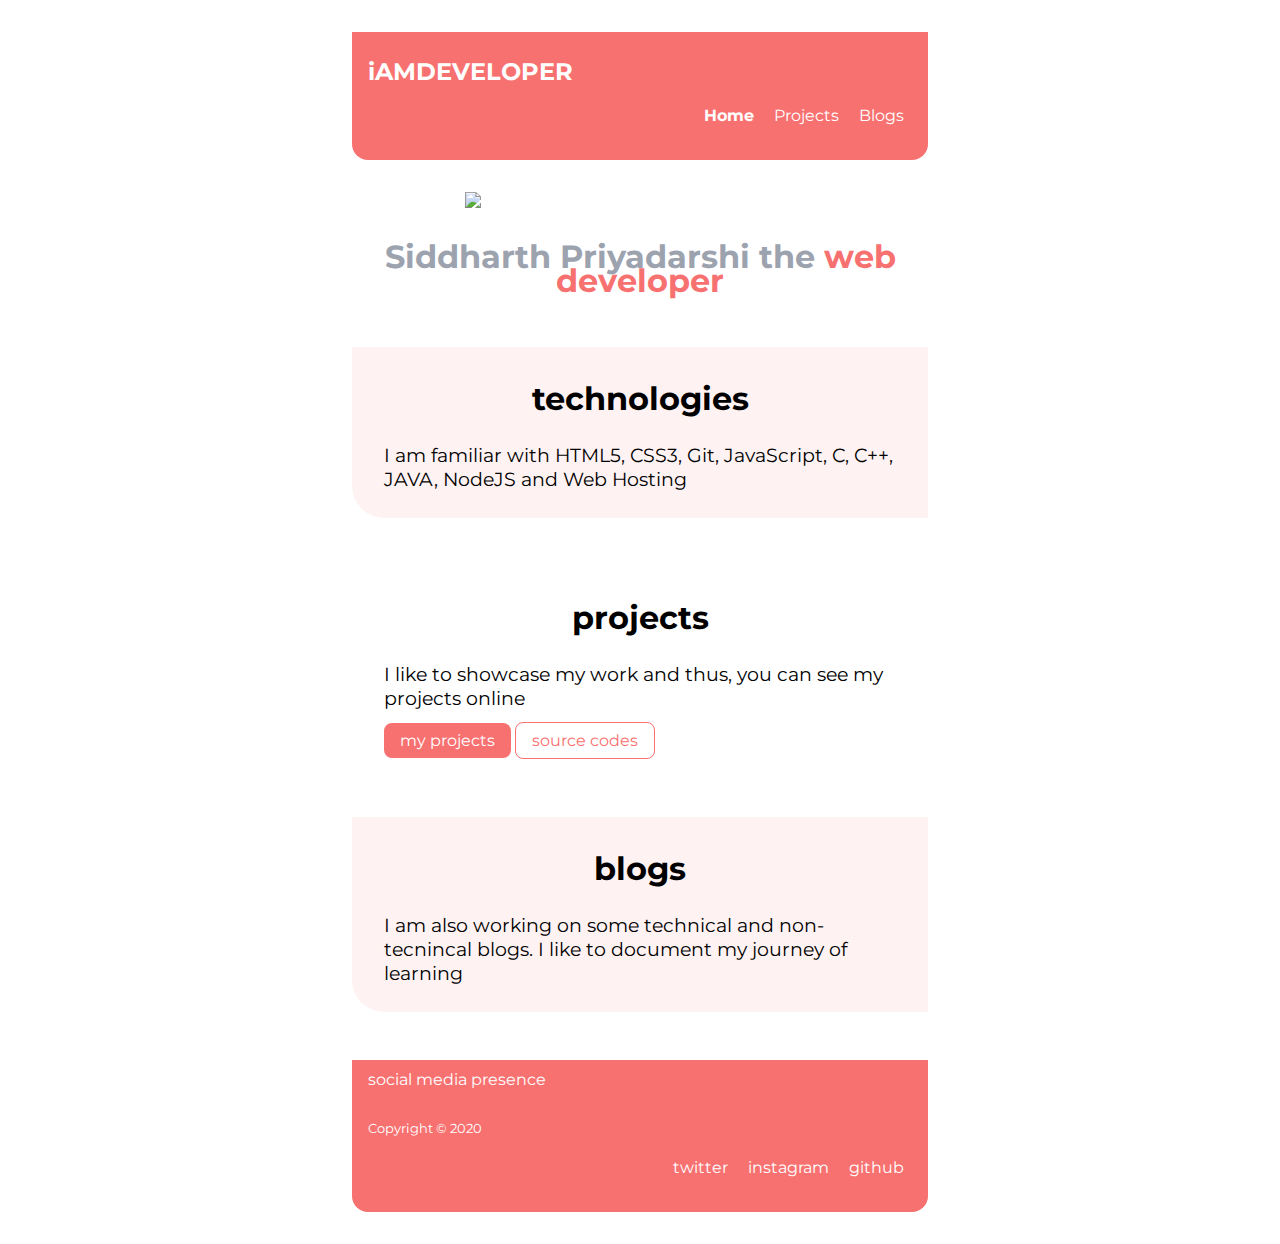
==== commit 2c1e7404: "done-lecture3" ====
--- a/index.html
+++ b/index.html
@@ -6,62 +6,70 @@
 <head>
     <meta charset="UTF-8">
     <meta name="viewport" content="width=device-width, initial-scale=1.0">
-    <link href="/styles.css" rel='stylesheet' >
+    <link href="/styles.css" rel='stylesheet'>
     <title>Siddharth Priyadarshi</title>
 </head>
 
 <body>
 
-    <footer class="footer">
-        <h2>iAMDEVELOPER</h2>
-        <ul class="footer-ul">
-            <li class="list-non-bullet list-item-inline"><span style="font-weight:bolder"> <a href="main.html" >Home</a></span></li>
-            <li class="list-non-bullet list-item-inline"><a href="myPortfolio-projects.html" >Projects</a</li>
-            <li class="list-non-bullet list-item-inline"><a href="myPortfolio-blogs.html">Blogs</a></li>
-        </ul>
-    </footer>
 
-    <header class="hero">
-        <img class="hero-image" src="/images/programming.svg">
-        <h1 class="hero-heading">Siddharth Priyadarshi the 
-            <span style="color: var(--primary-color)">web
-                developer
-            </span>
-        </h1>
-    </header>
+    <section class="body-section">
+        <div class="markdown-body">
+            <footer class="footer">
+                <h2>iAMDEVELOPER</h2>
+                <ul class="footer-ul">
+                    <li class="list-non-bullet list-item-inline"><span style="font-weight:bolder"> <a
+                                href="index.html">Home</a></span></li>
+                    <li class="list-non-bullet list-item-inline"><a href="myPortfolio-projects.html">Projects</a</li>
+                                <li class="list-non-bullet list-item-inline"><a href="myPortfolio-blogs.html">Blogs</a>
+                    </li>
+                </ul>
+            </footer>
 
-    <section class="section section-ow">
-        <h3>technologies</h3>
-        <p>I am familiar with HTML5, CSS3, Git, JavaScript, C, C++, JAVA, NodeJS and Web Hosting</p>
+            <header class="hero">
+                <img class="hero-image" src="/images/programming.svg">
+                <h1 class="hero-heading">Siddharth Priyadarshi the
+                    <span style="color: var(--primary-color)">web
+                        developer
+                    </span>
+                </h1>
+            </header>
+
+            <section class="section section-ow">
+                <h3>technologies</h3>
+                <p>I am familiar with HTML5, CSS3, Git, JavaScript, C, C++, JAVA, NodeJS and Web Hosting</p>
+            </section>
+
+            <br>
+            <br>
+
+            <section class="section">
+                <h3>projects</h3>
+                <p>I like to showcase my work and thus, you can see my projects online </p>
+                <a href="myPortfolio-projects.html" class="link link-primary">my projects</a>
+                <a href="myPortfolio-projects.html" class="link link-secondary">source codes</a>
+            </section>
+
+            <br><br>
+
+            <section class="section section-ow">
+                <h3>blogs</h3>
+                <p>I am also working on some technical and non-tecnincal blogs. I like to document my journey of
+                    learning</p>
+            </section>
+
+            <br><br>
+
+            <footer class="footer">
+                <div>social media presence<br><br><small>Copyright © 2020</small></div>
+                <ul class="footer-ul">
+                    <li class="list-non-bullet list-item-inline"><a href="https://twitter.com/SiddharthPriy17">twitter</a></li>
+                    <li class="list-non-bullet list-item-inline"><a href="https://www.instagram.com/i.4m.sid/">instagram</a></li>
+                    <li class="list-non-bullet list-item-inline"><a href="https://github.com/siddharthPriyadarshi">github</a></li>
+                </ul>
+            </footer>
+        </div>
     </section>
-
-    <br>
-    <br>
-
-    <section class="section">
-        <h3>projects</h3>
-        <p>I like to showcase my work and thus, you can see my projects online </p>
-        <a href="/" class="link link-primary">my projects</a>
-        <a href="/" class="link link-secondary">source codes</a>
-    </section>
-
-    <br><br>
-
-    <section class="section section-ow">
-        <h3>blogs</h3>
-        <p>I am also working on some technical and non-tecnincal blogs. I like to document my journey of learning</p>
-    </section>
-
-    <br><br>
-
-    <footer class="footer">
-        <div>social media presence<br><br><small>Copyright © 2020</small></div>
-        <ul class="footer-ul">
-            <li class="list-non-bullet list-item-inline">twitter</li>
-            <li class="list-non-bullet list-item-inline">instagram</li>
-            <li class="list-non-bullet list-item-inline">github</li>
-        </ul>
-    </footer>
 
 </body>
 
--- a/styles.css
+++ b/styles.css
@@ -0,0 +1,228 @@
+@import url('https://fonts.googleapis.com/css2?family=Montserrat:wght@400;700&display=swap');
+
+:root {
+    --primary-color: #F87171;
+    --light-black: #1F2937;
+    --dark-grey: #9CA3AF;
+    --light-gray: #FEF2F2;
+}
+
+body{
+    font-family: 'Montserrat', sans-serif;
+    margin: auto;
+    padding: 0px;
+    width:50%;
+    height: auto;
+    line-height: 24px;   
+}
+
+section{
+    display: block;
+}
+
+.body-section{
+    padding: 1rem;
+
+}
+
+.markdown-body{
+    padding: 1rem;
+    max-width:800px;
+    margin: auto;
+}
+
+a{
+    text-decoration:none;
+    color:white;
+}
+
+div{
+    display: block;
+}
+
+hr{
+    margin: 2rem 0rem;
+}
+
+/* container */
+.container {
+padding: 0rem 1rem;
+
+}
+
+.container-center{
+    max-width: 600px;
+    margin: auto;
+}
+
+/** links **/
+
+.link {
+    text-decoration: none;
+    padding: 0.5rem 1rem;
+}
+
+.link-primary{
+    background-color: var(--primary-color);
+    border-radius: 0.5rem;
+    color: white;
+}
+
+.link-secondary{
+    color: var(--primary-color);
+    border-radius: 0.5rem;
+    border: 1px solid var(--primary-color);
+}
+
+/* Lists */
+.list-non-bullet {
+    list-style: none;
+}
+
+.list-item-inline{
+    display: inline;
+    padding: 0rem 0.5rem;
+}
+
+/* nav  */
+.navigation {
+    background-color: var(--primary-color);
+    border-bottom-left-radius: 4rem;
+    border-top-right-radius: 4rem;
+    padding:1rem 1rem;
+}
+
+.navigation .nav-brand {
+    font-weight: bold;
+    font-size: 1.1rem;
+}
+
+.navigation .link {
+    color:white;
+   
+}
+
+.nav-pills {
+    text-align: right;
+}
+
+.navigation .link-active {
+    font-weight: bold;
+    color:blue;
+}
+
+/* header */
+
+.hero{
+    padding:2rem;
+    border-radius:50px;
+}
+
+.hero .hero-image {
+    max-width: 350px;
+    display: block; 
+    margin: auto;
+}
+
+.hero .hero-heading{
+    padding-top:1rem;
+    color: var(--dark-grey);
+    text-align: center;
+}
+
+
+/* section */
+.section{
+    padding: 0.5rem 2rem 1rem 2rem;
+}
+.section h3{
+    text-align:center;
+    font-size: 2rem;
+}
+
+.section-list li p {
+    font-style:italic;
+    color: var(--dark-grey);
+    padding-bottom: 3rem;
+}
+
+.section-list li a {
+    color:var(--light-black);
+    text-align:left;
+
+}
+
+ 
+.section .section-list li {
+     font-size:1.5rem;
+} 
+
+
+p{
+    font-size:1.2rem;
+}
+
+.section-ow {
+    background: var(--light-gray);
+    border-bottom-left-radius: 2rem;
+    padding: 0.5rem 2rem;
+}
+
+.footer{
+    background-color: var(--primary-color);
+    text-align:left;
+    padding-inline-start: 0px;
+    padding:0.5rem 1rem 1rem 1rem;
+    color:white;
+    border-bottom-left-radius:1rem;
+    border-bottom-right-radius:1rem;
+}
+
+.footer .footer-ul{
+    padding-inline-start: 0px;
+    text-align: right;
+}
+
+
+/* Blog */
+.blog-heading p{
+    font-size: smaller;
+    text-align: end;
+    font-style: italic;
+    color:#9CA3AF;
+    padding-right:2rem;
+}
+
+.blog-heading h1{
+    text-align:center;
+    padding-top: 2rem;
+}
+
+.blog-content {
+    padding: 1rem 1rem;
+    background: var(--light-gray);
+    text-align: justify;
+    border-radius: 1rem;
+}
+
+
+
+/* blog 5: Devils : behind every heroes */
+.devil-image {
+  display: block;
+  margin-left: auto;
+  margin-right: auto;
+  width: 50%; 
+  height: 50%;
+  padding-bottom: 2rem;
+  object-position:0px 30px;
+}
+
+/* Blog 4: Stock marketL beginner */
+.stock-image {
+    display: block;
+    margin: auto;
+    padding: 2rem;
+    width: 50%;
+}
+
